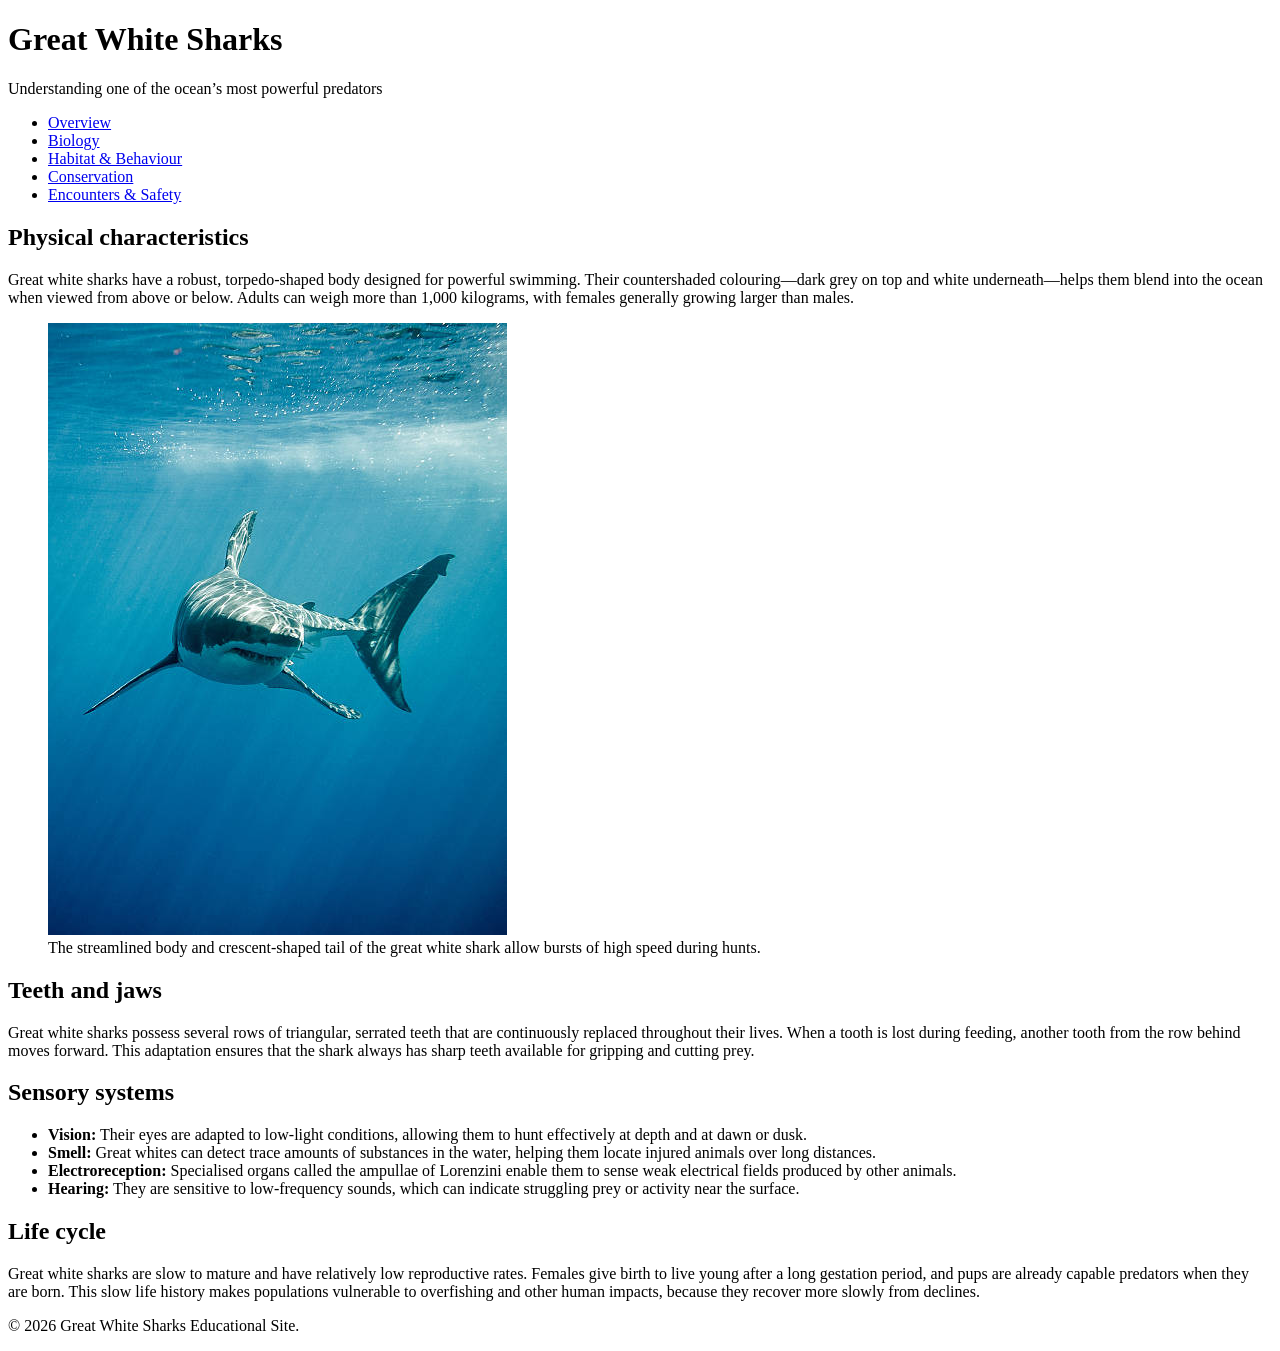
==== biology.html @ dc1e7ebe "Creacion de codigos html" ====
<!DOCTYPE html>
<html lang="en">
<head>
  <meta charset="utf-8">
  <title>Great White Sharks – Biology</title>
  <meta name="viewport" content="width=device-width, initial-scale=1">
  <meta name="description" content="Physical characteristics, senses and life cycle of great white sharks.">
  <link rel="stylesheet" href="css/styles.css">
</head>
<body>
  <header>
    <div class="wrapper">
      <h1 class="site-title">Great White Sharks</h1>
      <p class="site-tagline">Understanding one of the ocean’s most powerful predators</p>
      <nav>
        <ul>
          <li><a href="index.html">Overview</a></li>
          <li><a href="biology.html" class="active">Biology</a></li>
          <li><a href="habitat-behaviour.html">Habitat &amp; Behaviour</a></li>
          <li><a href="conservation.html">Conservation</a></li>
          <li><a href="encounters-safety.html">Encounters &amp; Safety</a></li>
        </ul>
      </nav>
    </div>
  </header>

  <div class="wrapper">
    <main>
      <h2>Physical characteristics</h2>
      <p>
        Great white sharks have a robust, torpedo-shaped body designed for powerful swimming.
        Their countershaded colouring—dark grey on top and white underneath—helps them blend into the ocean when viewed from above or below.
        Adults can weigh more than 1,000 kilograms, with females generally growing larger than males.
      </p>

      <figure>
        <img src="images/hunting.jpg" alt="Side view of a great white shark showing its streamlined body">
        <figcaption>
          The streamlined body and crescent-shaped tail of the great white shark allow bursts of high speed during hunts.
        </figcaption>
      </figure>

      <h2>Teeth and jaws</h2>
      <p>
        Great white sharks possess several rows of triangular, serrated teeth that are continuously replaced throughout their lives.
        When a tooth is lost during feeding, another tooth from the row behind moves forward.
        This adaptation ensures that the shark always has sharp teeth available for gripping and cutting prey.
      </p>

      <h2>Sensory systems</h2>
      <ul>
        <li><strong>Vision:</strong> Their eyes are adapted to low-light conditions, allowing them to hunt effectively at depth and at dawn or dusk.</li>
        <li><strong>Smell:</strong> Great whites can detect trace amounts of substances in the water, helping them locate injured animals over long distances.</li>
        <li><strong>Electroreception:</strong> Specialised organs called the ampullae of Lorenzini enable them to sense weak electrical fields produced by other animals.</li>
        <li><strong>Hearing:</strong> They are sensitive to low-frequency sounds, which can indicate struggling prey or activity near the surface.</li>
      </ul>

      <h2>Life cycle</h2>
      <p>
        Great white sharks are slow to mature and have relatively low reproductive rates.
        Females give birth to live young after a long gestation period, and pups are already capable predators when they are born.
        This slow life history makes populations vulnerable to overfishing and other human impacts, because they recover more slowly from declines.
      </p>
    </main>

    <footer>
      <p>&copy; 2026 Great White Sharks Educational Site.</p>
    </footer>
  </div>
</body>
</html>
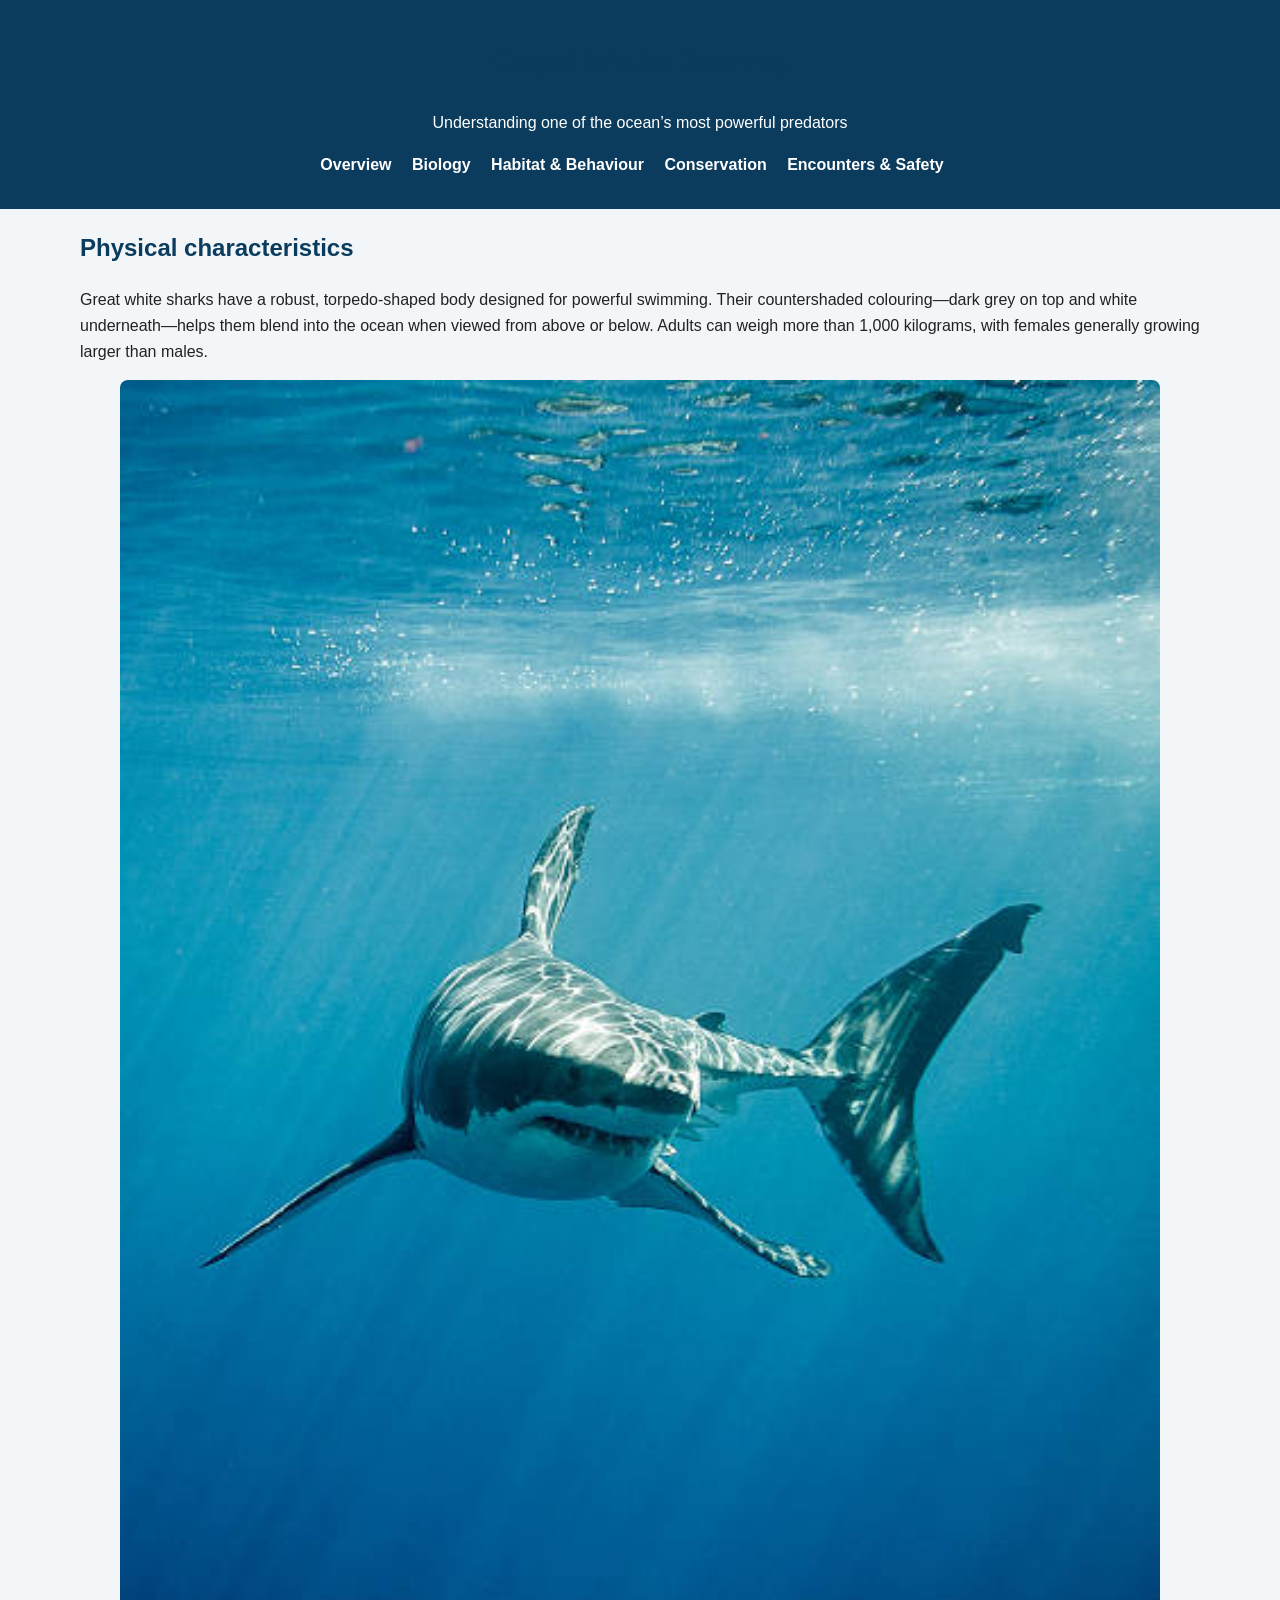
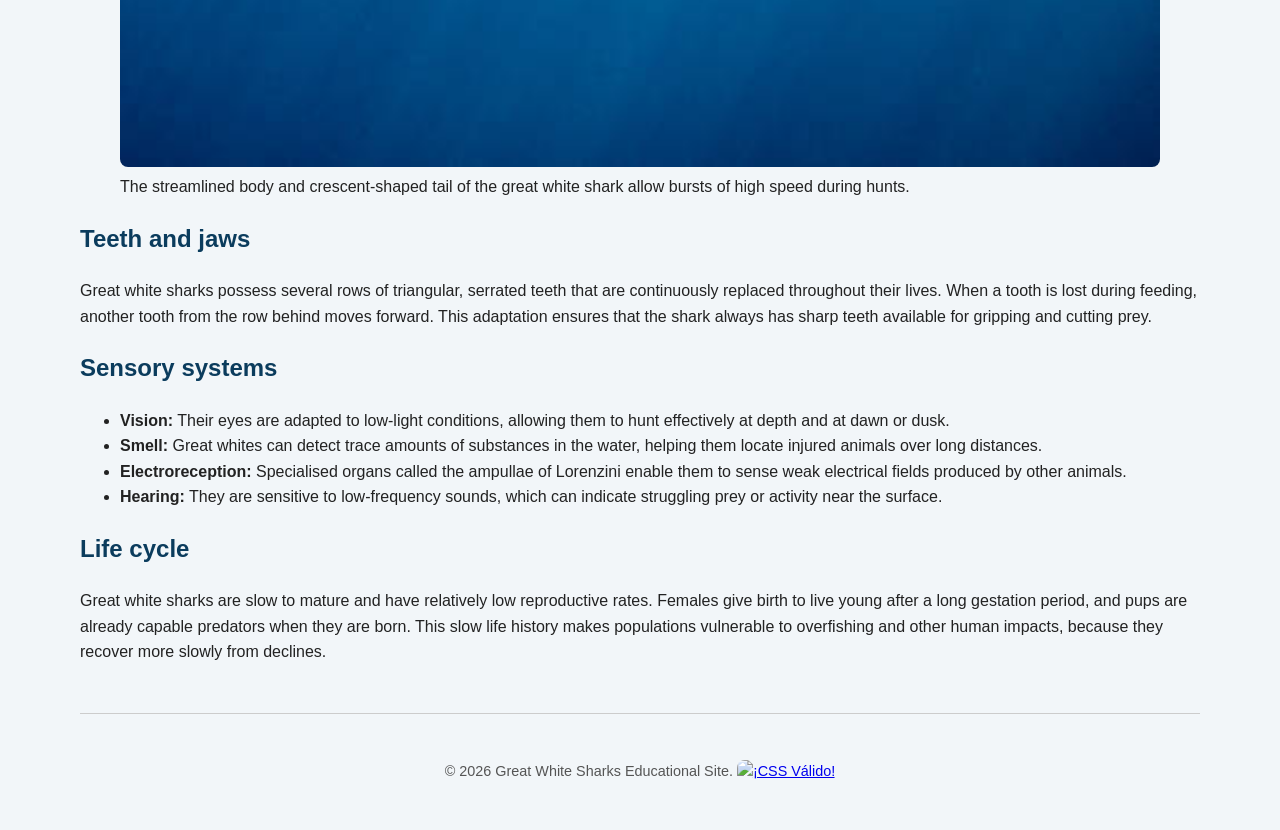
==== commit 432fefdf: "Se agrego logo de validacion" ====
--- a/biology.html
+++ b/biology.html
@@ -64,7 +64,14 @@
     </main>
 
     <footer>
-      <p>&copy; 2026 Great White Sharks Educational Site.</p>
+      <p>&copy; 2026 Great White Sharks Educational Site.
+            <a href="https://jigsaw.w3.org/css-validator/check/referer">
+        <img style="border:0;width:88px;height:31px"
+            src="https://jigsaw.w3.org/css-validator/images/vcss"
+            alt="¡CSS Válido!" />
+    </a>
+      </p>
+
     </footer>
   </div>
 </body>
--- a/css/styles.css
+++ b/css/styles.css
@@ -0,0 +1,98 @@
+body {
+  margin: 0;
+  font-family: Arial, sans-serif;
+  background-color: #f2f6f9;
+  color: #222;
+  line-height: 1.6;
+}
+
+.wrapper {
+  width: 90%;
+  max-width: 70rem;
+  margin: 0 auto;
+}
+
+
+header {
+  background-color: #0b3c5d;
+  color: white;
+  padding: 1rem 0;
+  text-align: center;
+}
+
+nav ul {
+  list-style: none;
+  padding: 0;
+  margin-top: 1rem;
+}
+
+nav li {
+  display: inline-block;
+  margin-right: 1rem;
+}
+
+nav a {
+  color: white;
+  text-decoration: none;
+  font-weight: bold;
+}
+
+nav a:hover {
+  text-decoration: underline;
+}
+
+
+h1, h2, h3 {
+  color: #0b3c5d;
+}
+
+/* ====== IMÁGENES ====== */
+
+img {
+  width: 100%;
+  height: auto;
+  border-radius: 0.5rem;
+}
+
+
+.highlight-box {
+  background-color: #e3f4ff;
+  border-left: 0.5rem solid #00a8cc;
+  padding: 1rem;
+  margin: 2rem 0;
+}
+
+
+.two-column .col {
+  width: 50%;
+  display: inline-block;
+  vertical-align: top;
+}
+
+.two-column .col-left {
+  margin-right: 2%;
+}
+
+
+footer {
+  margin-top: 3rem;
+  padding: 2rem 0;
+  text-align: center;
+  font-size: 0.9rem;
+  color: #555;
+  border-top: 0.1rem solid #ccc;
+}
+
+/* ====== RESPONSIVE ====== */
+
+@media (max-width: 48rem) {
+  nav li {
+    display: block;
+    margin: 0.5rem 0;
+  }
+
+  .two-column .col {
+    width: 100%;
+    margin: 0 0 1rem 0;
+  }
+}
